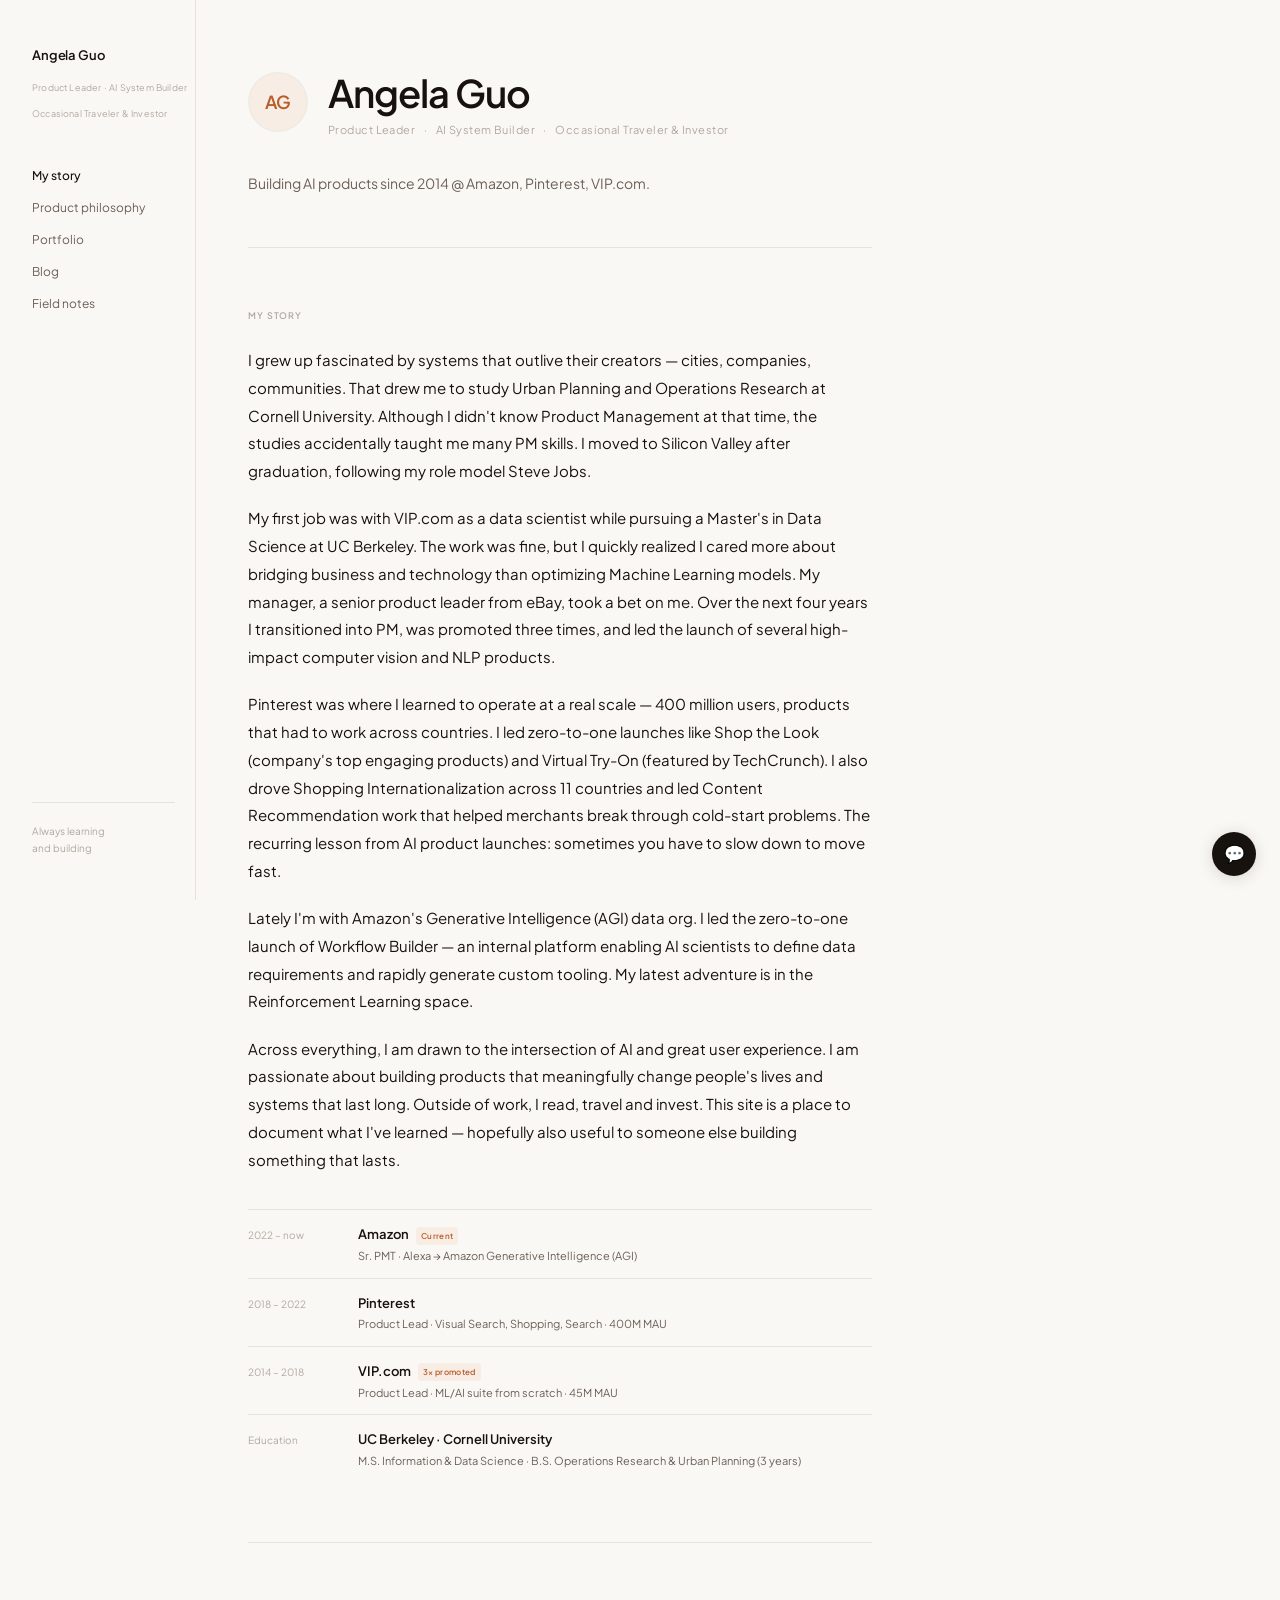
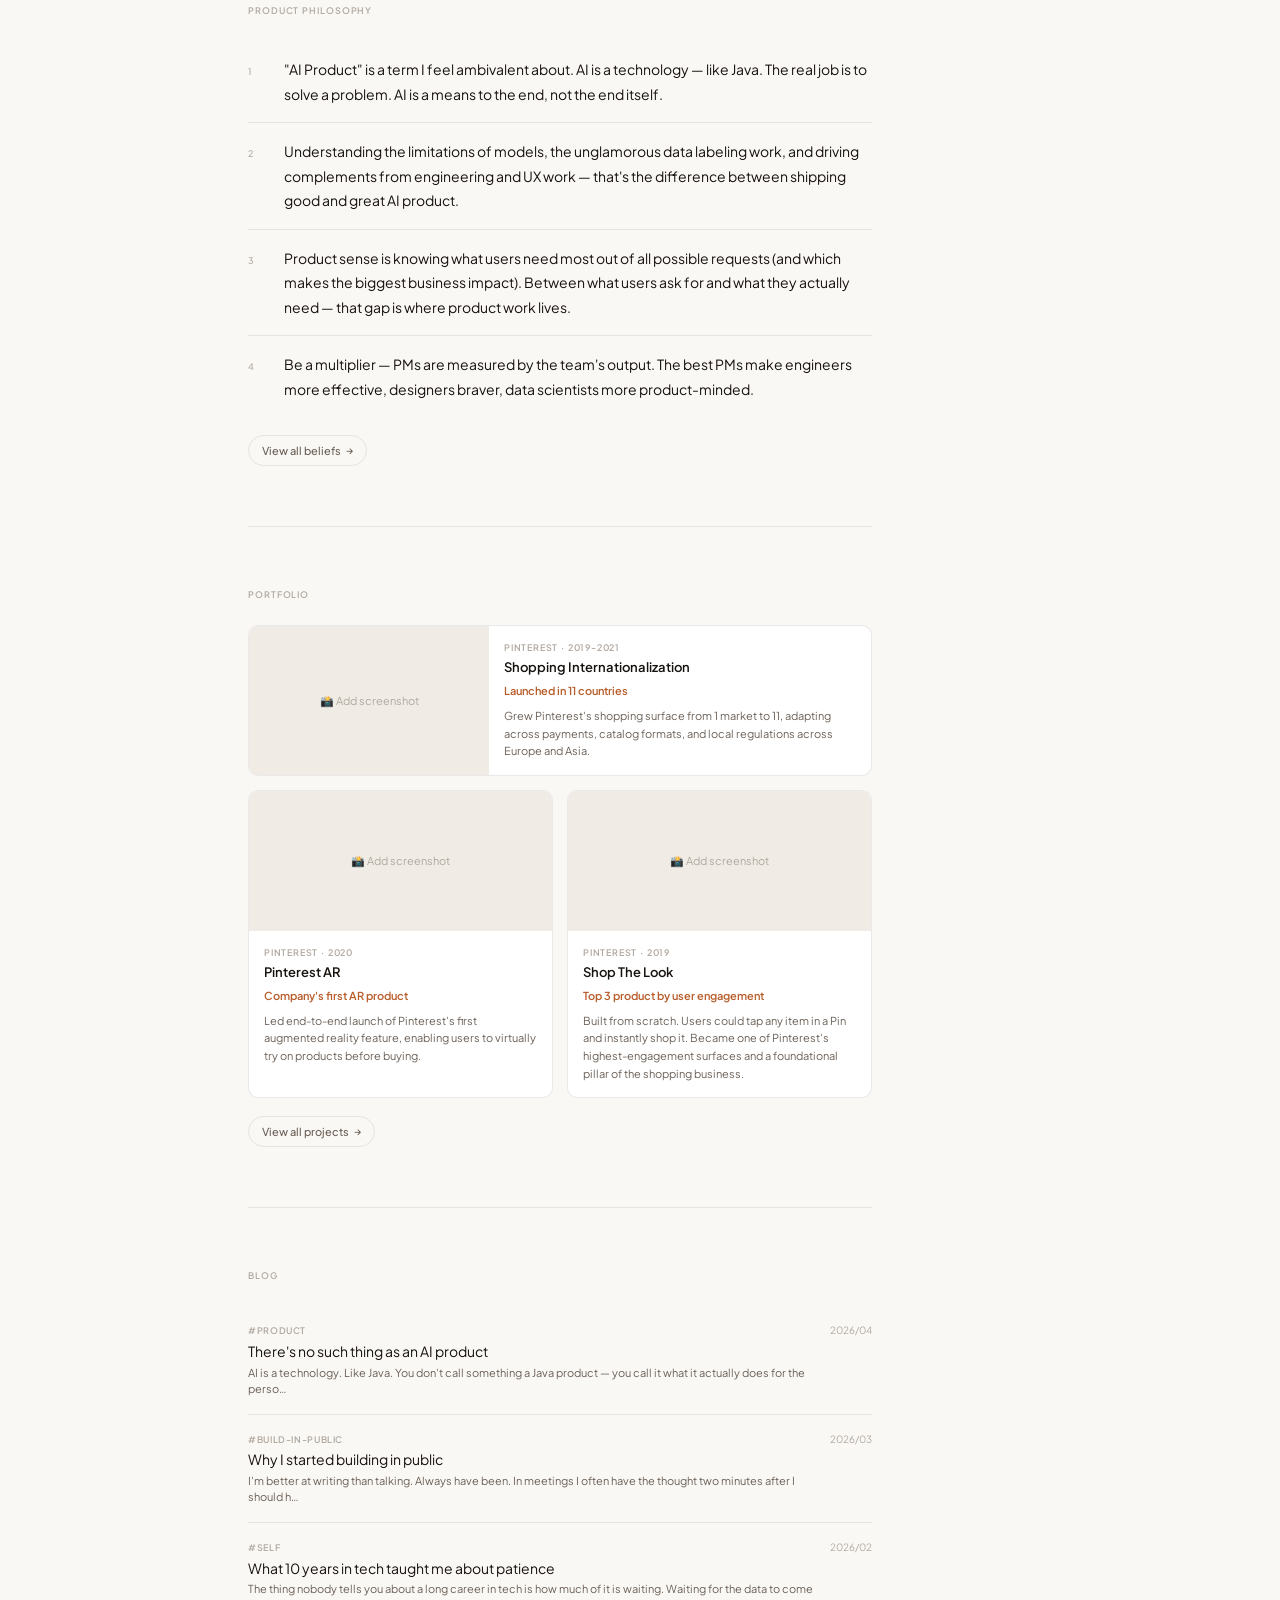
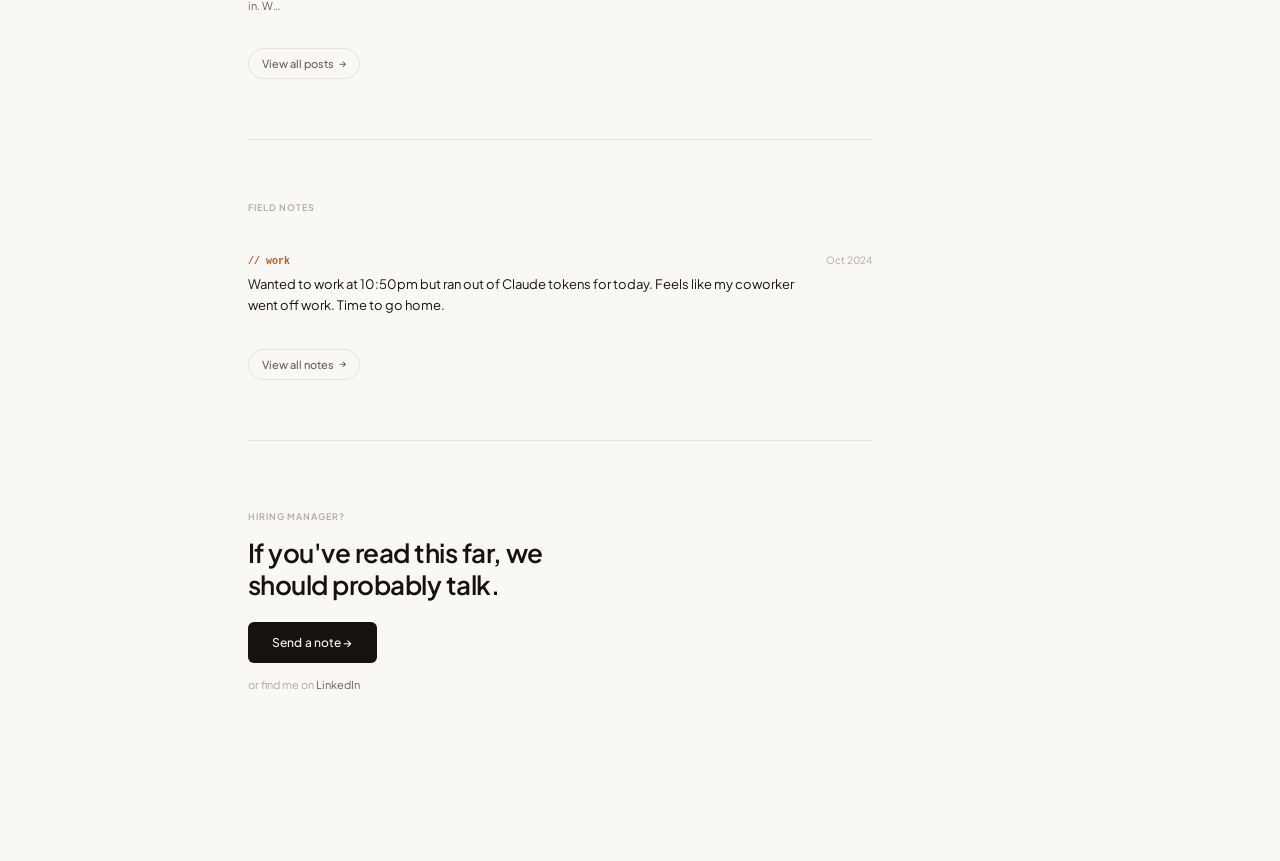
==== index.html @ 9b4154db "initial upload from Github desktop Doc saved in A-Personal/Documents/GitHub/portfolio" ====
<!DOCTYPE html>
<html lang="en">
<head>
<meta charset="UTF-8">
<meta name="viewport" content="width=device-width, initial-scale=1.0">
<title>Angela Guo — Product Leader · AI System Builder · Occasional Traveler & Investor</title>
<meta name="description" content="Building AI products since 2014 @ Amazon, Pinterest, VIP.com.">
<link rel="stylesheet" href="_shared.css">
</head>
<body>
<div class="site">

  <nav class="nav">
    <div class="nav-brand">
      <span class="nav-brand-name">Angela Guo</span>
      <span class="nav-brand-roles">Product Leader · AI System Builder<br>Occasional Traveler & Investor</span>
    </div>
    <ul class="nav-links">
      <li><a href="#story">My story</a></li>
      <li><a href="#philosophy">Product philosophy</a></li>
      <li><a href="portfolio.html">Portfolio</a></li>
      <li><a href="blog.html">Blog</a></li>
      <li><a href="#notes">Field notes</a></li>
    </ul>
    <div class="nav-footer">
      Always learning<br>and building
    </div>
  </nav>

  <main class="main">

    <!-- HERO -->
    <section id="hero" class="section" style="padding-top:72px;">
      <div class="hero-photo-row">
        <!-- ✏️ Replace with: <img src="photo.jpg" alt="Angela Guo" class="hero-photo"> -->
        <div class="hero-photo-placeholder">AG</div>
        <div>
          <h1 class="hero-name">Angela Guo</h1>
          <p class="hero-roles">Product Leader <span>·</span> AI System Builder <span>·</span> Occasional Traveler & Investor</p>
        </div>
      </div>
      <p class="hero-sub">Building AI products since 2014 @ Amazon, Pinterest, VIP.com.</p>
    </section>

    <!-- MY STORY -->
    <section id="story" class="section">
      <p class="section-eyebrow">My story</p>
      <!-- ✏️ EDIT: Write this in your own voice -->
      <div class="story-body">
        <p>I grew up fascinated by systems that outlive their creators — cities, companies, communities. That drew me to study Urban Planning and Operations Research at Cornell University. Although I didn't know Product Management at that time, the studies accidentally taught me many PM skills. I moved to Silicon Valley after graduation, following my role model Steve Jobs.</p>
        <p>My first job was with VIP.com as a data scientist while pursuing a Master's in Data Science at UC Berkeley. The work was fine, but I quickly realized I cared more about bridging business and technology than optimizing Machine Learning models. My manager, a senior product leader from eBay, took a bet on me. Over the next four years I transitioned into PM, was promoted three times, and led the launch of several high-impact computer vision and NLP products.</p>
        <p>Pinterest was where I learned to operate at a real scale — 400 million users, products that had to work across countries. I led zero-to-one launches like Shop the Look (company's top engaging products) and Virtual Try-On (featured by TechCrunch). I also drove Shopping Internationalization across 11 countries and led Content Recommendation work that helped merchants break through cold-start problems. The recurring lesson from AI product launches: sometimes you have to slow down to move fast.</p>
        <p>Lately I'm with Amazon's Generative Intelligence (AGI) data org. I led the zero-to-one launch of Workflow Builder — an internal platform enabling AI scientists to define data requirements and rapidly generate custom tooling. My latest adventure is in the Reinforcement Learning space.</p>
        <p>Across everything, I am drawn to the intersection of AI and great user experience. I am passionate about building products that meaningfully change people's lives and systems that last long. Outside of work, I read, travel and invest. This site is a place to document what I've learned — hopefully also useful to someone else building something that lasts.</p>
      </div>
      <div class="story-timeline">
        <div class="timeline-row">
          <div class="tl-years">2022 – now</div>
          <div>
            <div class="tl-co">Amazon <span class="tl-badge">Current</span></div>
            <div class="tl-role">Sr. PMT · Alexa → Amazon Generative Intelligence (AGI)</div>
          </div>
        </div>
        <div class="timeline-row">
          <div class="tl-years">2018 – 2022</div>
          <div>
            <div class="tl-co">Pinterest</div>
            <div class="tl-role">Product Lead · Visual Search, Shopping, Search · 400M MAU</div>
          </div>
        </div>
        <div class="timeline-row">
          <div class="tl-years">2014 – 2018</div>
          <div>
            <div class="tl-co">VIP.com <span class="tl-badge">3× promoted</span></div>
            <div class="tl-role">Product Lead · ML/AI suite from scratch · 45M MAU</div>
          </div>
        </div>
        <div class="timeline-row">
          <div class="tl-years">Education</div>
          <div>
            <div class="tl-co">UC Berkeley · Cornell University</div>
            <div class="tl-role">M.S. Information & Data Science · B.S. Operations Research & Urban Planning (3 years)</div>
          </div>
        </div>
      </div>
    </section>

    <!-- PRODUCT PHILOSOPHY -->
    <section id="philosophy" class="section">
      <p class="section-eyebrow">Product philosophy</p>
      <!-- ✏️ ADD beliefs anytime — copy one <li> block -->
      <ul class="philosophy-list">
        <li class="philosophy-item">
          <span class="phi-num">1</span>
          <p class="phi-text">"AI Product" is a term I feel ambivalent about. AI is a technology — like Java. The real job is to solve a problem. AI is a means to the end, not the end itself.</p>
        </li>
        <li class="philosophy-item">
          <span class="phi-num">2</span>
          <p class="phi-text">Understanding the limitations of models, the unglamorous data labeling work, and driving complements from engineering and UX work — that's the difference between shipping good and great AI product.</p>
        </li>
        <li class="philosophy-item">
          <span class="phi-num">3</span>
          <p class="phi-text">Product sense is knowing what users need most out of all possible requests (and which makes the biggest business impact). Between what users ask for and what they actually need — that gap is where product work lives.</p>
        </li>
        <li class="philosophy-item">
          <span class="phi-num">4</span>
          <p class="phi-text">Be a multiplier — PMs are measured by the team's output. The best PMs make engineers more effective, designers braver, data scientists more product-minded.</p>
        </li>
        <!-- ✏️ ADD MORE BELIEFS HERE -->
      </ul>
      <a href="philosophy.html" class="view-all-link">View all beliefs</a>
    </section>

    <!-- PORTFOLIO PREVIEW — rendered by _content.js, shows 3 featured -->
    <section id="portfolio-preview" class="section">
      <p class="section-eyebrow">Portfolio</p>
      <div class="portfolio-grid" id="homepage-portfolio">
        <div style="color:var(--ink-faint);font-size:13px;padding:20px 0;">Loading...</div>
      </div>
      <a href="portfolio.html" class="view-all-link">View all projects</a>
    </section>

    <!-- BLOG PREVIEW — rendered by _content.js, shows 3 featured -->
    <section id="blog-preview" class="section">
      <p class="section-eyebrow">Blog</p>
      <div class="blog-list" id="homepage-blog">
        <div style="color:var(--ink-faint);font-size:13px;padding:20px 0;">Loading...</div>
      </div>
      <a href="blog.html" class="view-all-link">View all posts</a>
    </section>

    <!-- FIELD NOTES — append-only in HTML -->
    <section id="notes" class="section">
      <p class="section-eyebrow">Field notes</p>
      <!-- ✏️ ADD newest at TOP. One sentence to a few. -->
      <!-- prefix options: // work · // life · // travel · // reading · // random -->
      <div class="notes-list">
        <div class="note-item">
          <div>
            <div class="note-prefix">// work</div>
            <div class="note-text">Wanted to work at 10:50pm but ran out of Claude tokens for today. Feels like my coworker went off work. Time to go home.</div>
          </div>
          <div class="note-date">Oct 2024</div>
        </div>
        <!-- ✏️ ADD MORE NOTES HERE — prepend newest first -->
      </div>
      <a href="notes.html" class="view-all-link">View all notes</a>
    </section>

    <!-- CTA -->
    <section class="cta-section">
      <p class="cta-label">Hiring manager?</p>
      <h2 class="cta-headline">If you've read this far, we should probably talk.</h2>
      <a href="mailto:angelaguo18@gmail.com?subject=Saw your portfolio — let's connect" class="cta-btn">Send a note →</a>
      <p class="cta-links">or find me on <a href="https://linkedin.com/in/aangelag" target="_blank">LinkedIn</a></p>
    </section>

  </main>
</div>

<!-- CHATBOT -->
<button id="chat-toggle" title="Ask Angela">💬</button>
<div id="chat-panel">
  <div class="chat-header">
    <div class="chat-avatar">AG</div>
    <div><div class="chat-header-name">Ask Angela</div><div class="chat-header-sub">Powered by Claude · Usually instant</div></div>
    <button class="chat-close" id="chat-close-btn">✕</button>
  </div>
  <div class="chat-messages" id="chat-messages">
    <div class="chat-msg bot">Hi! I'm Angela's AI assistant. Ask me anything about her work, experience, or how she thinks about product. 👋</div>
  </div>
  <div class="chat-suggestions" id="chat-suggestions">
    <button class="suggestion-btn">What has she shipped?</button>
    <button class="suggestion-btn">What's her superpower?</button>
    <button class="suggestion-btn">Is she open to roles?</button>
    <button class="suggestion-btn">Her take on AI?</button>
  </div>
  <div class="rate-notice">Ask me anything · <a href="mailto:angelaguo18@gmail.com">email Angela</a></div>
  <div class="chat-input-row">
    <input type="text" id="chat-input" placeholder="Ask something..." maxlength="200">
    <button id="chat-send">→</button>
  </div>
</div>

<script src="_content.js"></script>
<script src="_chat.js"></script>
<script>
  renderHomepagePortfolio('homepage-portfolio');
  renderHomepageBlog('homepage-blog');

  const navLinks = document.querySelectorAll(".nav-links a[href^='#']");
  document.querySelectorAll("section[id]").forEach(s =>
    new IntersectionObserver(entries => {
      entries.forEach(e => {
        if (e.isIntersecting) {
          navLinks.forEach(a => a.classList.remove("active"));
          const a = document.querySelector(`.nav-links a[href="#${e.target.id}"]`);
          if (a) a.classList.add("active");
        }
      });
    }, { threshold: 0.25 }).observe(s)
  );
</script>
</body>
</html>
---- _shared.css ----
/* ============================================================
   ANGELA GUO — Shared Stylesheet v6
   All pages import this file.
   Edit here to change colors, fonts, or layout globally.
============================================================ */

@import url('https://fonts.googleapis.com/css2?family=Plus+Jakarta+Sans:ital,wght@0,300;0,400;0,500;0,600;1,400&display=swap');

:root {
  --ink:          #18120e;
  --ink-muted:    #6b6057;
  --ink-faint:    #b0a89f;
  --paper:        #faf8f5;
  --paper-warm:   #f0ece5;
  --paper-card:   #ffffff;
  --accent:       #b85c2a;
  --accent-light: #f7ede5;
  --border:       rgba(24,18,14,0.09);
  --border-mid:   rgba(24,18,14,0.16);
  --font:         'Plus Jakarta Sans', system-ui, sans-serif;
  --max:          640px;
  --nav-w:        196px;
}

*, *::before, *::after { box-sizing: border-box; margin: 0; padding: 0; }
html { scroll-behavior: smooth; }

body {
  background: var(--paper);
  color: var(--ink);
  font-family: var(--font);
  font-size: 15px;
  line-height: 1.75;
  font-weight: 400;
  -webkit-font-smoothing: antialiased;
}

a { color: var(--accent); text-decoration: none; }
a:hover { text-decoration: underline; }
img { max-width: 100%; display: block; }

/* ── LAYOUT ──────────────────────────────────────────────── */
.site {
  display: grid;
  grid-template-columns: var(--nav-w) 1fr;
  min-height: 100vh;
}

/* ── SIDEBAR NAV ─────────────────────────────────────────── */
.nav {
  position: sticky;
  top: 0;
  height: 100vh;
  padding: 44px 0 44px 32px;
  display: flex;
  flex-direction: column;
  border-right: 1px solid var(--border);
  overflow-y: auto;
}
.nav-brand { margin-bottom: 36px; }
.nav-brand-name {
  font-size: 13px;
  font-weight: 600;
  color: var(--ink);
  display: block;
  margin-bottom: 5px;
  letter-spacing: -0.01em;
}
.nav-brand-roles {
  font-size: 9px;
  font-weight: 400;
  color: var(--ink-faint);
  letter-spacing: 0.02em;
  line-height: 1.7;
}
.nav-links { list-style: none; display: flex; flex-direction: column; gap: 1px; flex: 1; }
.nav-links a {
  display: block;
  font-size: 12px;
  font-weight: 400;
  color: var(--ink-muted);
  padding: 5px 0;
  transition: color 0.15s;
}
.nav-links a:hover,
.nav-links a.active { color: var(--ink); text-decoration: none; font-weight: 500; }
.nav-footer {
  font-size: 10px;
  color: var(--ink-faint);
  line-height: 1.65;
  padding-top: 20px;
  border-top: 1px solid var(--border);
  margin-right: 20px;
}

/* ── MAIN ────────────────────────────────────────────────── */
.main { max-width: calc(var(--max) + 80px); padding: 0 44px 120px 52px; }

/* ── SECTION ─────────────────────────────────────────────── */
.section { padding: 60px 0; border-bottom: 1px solid var(--border); }
.section:last-of-type { border-bottom: none; }
.section-eyebrow {
  font-size: 9px;
  font-weight: 600;
  letter-spacing: 0.1em;
  text-transform: uppercase;
  color: var(--ink-faint);
  margin-bottom: 22px;
}

/* ── HERO ─────────────────────────────────────────────────── */
#hero { padding-top: 68px; padding-bottom: 52px; border-bottom: 1px solid var(--border); }

.hero-photo-row {
  display: flex;
  align-items: flex-start;
  gap: 20px;
  margin-bottom: 18px;
}
.hero-photo {
  width: 60px; height: 60px;
  border-radius: 50%;
  object-fit: cover;
  flex-shrink: 0;
  border: 2px solid var(--paper-warm);
}
.hero-photo-placeholder {
  width: 60px; height: 60px;
  border-radius: 50%;
  background: var(--accent-light);
  display: flex; align-items: center; justify-content: center;
  font-size: 18px; font-weight: 600; color: var(--accent);
  flex-shrink: 0;
  border: 2px solid var(--paper-warm);
  letter-spacing: -0.02em;
}
.hero-name {
  font-size: clamp(26px, 3.5vw, 38px);
  font-weight: 600;
  line-height: 1.1;
  letter-spacing: -0.025em;
  color: var(--ink);
  margin-bottom: 7px;
}
.hero-roles {
  font-size: 11px;
  font-weight: 400;
  color: var(--ink-faint);
  letter-spacing: 0.04em;
  margin-bottom: 16px;
  line-height: 1.6;
}
.hero-roles span { margin: 0 6px; }
.hero-sub {
  font-size: 14px;
  font-weight: 400;
  color: var(--ink-muted);
  max-width: 420px;
  line-height: 1.65;
}

/* ── STORY ───────────────────────────────────────────────── */
.story-body {
  font-size: 15px;
  font-weight: 400;
  line-height: 1.85;
  color: var(--ink);
  max-width: var(--max);
}
.story-body p { margin-bottom: 1.3em; }
.story-body p:last-child { margin-bottom: 0; }

.story-timeline { margin-top: 36px; display: flex; flex-direction: column; }
.timeline-row {
  display: grid;
  grid-template-columns: 90px 1fr;
  gap: 0 20px;
  padding: 13px 0;
  border-top: 1px solid var(--border);
  align-items: baseline;
}
.tl-years { font-size: 10px; color: var(--ink-faint); padding-top: 2px; }
.tl-co { font-size: 13px; font-weight: 600; color: var(--ink); margin-bottom: 2px; }
.tl-role { font-size: 11px; color: var(--ink-muted); line-height: 1.5; }
.tl-badge {
  display: inline-block;
  font-size: 8px;
  padding: 2px 5px;
  border-radius: 3px;
  background: var(--accent-light);
  color: var(--accent);
  font-weight: 600;
  letter-spacing: 0.04em;
  margin-left: 5px;
  vertical-align: middle;
}

/* ── PHILOSOPHY ──────────────────────────────────────────── */
.philosophy-list { list-style: none; display: flex; flex-direction: column; max-width: var(--max); }
.philosophy-item {
  padding: 16px 0;
  border-bottom: 1px solid var(--border);
  display: grid;
  grid-template-columns: 20px 1fr;
  gap: 0 16px;
  align-items: baseline;
}
.philosophy-item:last-child { border-bottom: none; }
.phi-num { font-size: 9px; color: var(--ink-faint); padding-top: 3px; font-weight: 500; }
.phi-text { font-size: 14px; font-weight: 400; line-height: 1.75; color: var(--ink); }

/* ── PORTFOLIO ───────────────────────────────────────────── */
.portfolio-grid { display: grid; grid-template-columns: 1fr 1fr; gap: 14px; }
.portfolio-card {
  background: var(--paper-card);
  border: 1px solid var(--border);
  border-radius: 10px;
  overflow: hidden;
  transition: border-color 0.2s, transform 0.18s;
}
.portfolio-card:hover { border-color: var(--border-mid); transform: translateY(-2px); }
.portfolio-card-media {
  height: 140px;
  background: var(--paper-warm);
  display: flex; align-items: center; justify-content: center;
  overflow: hidden;
}
.portfolio-card-media img { width: 100%; height: 100%; object-fit: cover; }
.portfolio-card-media-placeholder { font-size: 11px; color: var(--ink-faint); text-align: center; padding: 16px; line-height: 1.6; }
.portfolio-card-body { padding: 14px 15px 15px; }
.portfolio-card-co { font-size: 9px; text-transform: uppercase; letter-spacing: 0.09em; color: var(--ink-faint); margin-bottom: 3px; font-weight: 600; }
.portfolio-card-title { font-size: 13px; font-weight: 600; color: var(--ink); margin-bottom: 5px; line-height: 1.3; }
.portfolio-card-impact { font-size: 11px; color: var(--accent); font-weight: 600; margin-bottom: 7px; }
.portfolio-card-desc { font-size: 11px; color: var(--ink-muted); line-height: 1.6; }
.portfolio-tags { display: flex; gap: 4px; flex-wrap: wrap; margin-top: 10px; }
.ptag { font-size: 9px; padding: 2px 6px; border-radius: 3px; border: 1px solid var(--border); color: var(--ink-muted); font-weight: 500; }
.portfolio-card.featured { grid-column: 1 / -1; display: grid; grid-template-columns: 240px 1fr; }
.portfolio-card.featured .portfolio-card-media { height: 100%; min-height: 140px; }

/* ── BLOG LIST ───────────────────────────────────────────── */
.blog-filters { display: flex; gap: 6px; flex-wrap: wrap; margin-bottom: 24px; }
.filter-btn {
  font-size: 11px; font-weight: 500;
  padding: 4px 12px; border-radius: 20px;
  border: 1px solid var(--border); background: transparent;
  color: var(--ink-muted); cursor: pointer;
  transition: all 0.15s; font-family: var(--font);
}
.filter-btn:hover { border-color: var(--border-mid); color: var(--ink); }
.filter-btn.active { background: var(--ink); color: var(--paper); border-color: var(--ink); }

.blog-list { display: flex; flex-direction: column; }
.blog-item {
  padding: 16px 0;
  border-bottom: 1px solid var(--border);
  display: grid;
  grid-template-columns: 1fr auto;
  gap: 12px;
  align-items: baseline;
  cursor: pointer;
}
.blog-item:last-child { border-bottom: none; }
.blog-item:hover .bi-title { color: var(--accent); }
.bi-tag { font-size: 9px; font-weight: 600; text-transform: uppercase; letter-spacing: 0.07em; color: var(--ink-faint); margin-bottom: 3px; }
.bi-title { font-size: 14px; font-weight: 400; color: var(--ink); line-height: 1.4; transition: color 0.15s; }
.bi-excerpt { font-size: 11px; color: var(--ink-muted); margin-top: 3px; line-height: 1.5; }
.bi-date { font-size: 10px; color: var(--ink-faint); white-space: nowrap; }

/* ── NOTES (field notes) ─────────────────────────────────── */
.notes-list { display: flex; flex-direction: column; max-width: var(--max); }
.note-item {
  padding: 14px 0;
  border-bottom: 1px solid var(--border);
  display: grid;
  grid-template-columns: 1fr auto;
  gap: 12px;
  align-items: baseline;
}
.note-item:last-child { border-bottom: none; }
.note-prefix { font-size: 10px; font-weight: 600; color: var(--accent); font-family: monospace; margin-bottom: 3px; }
.note-text { font-size: 13px; font-weight: 400; color: var(--ink); line-height: 1.65; }
.note-date { font-size: 10px; color: var(--ink-faint); white-space: nowrap; }

/* ── VIEW ALL LINK ───────────────────────────────────────── */
.view-all-link {
  display: inline-flex;
  align-items: center;
  gap: 5px;
  margin-top: 18px;
  font-size: 11px;
  font-weight: 500;
  color: var(--ink-muted);
  border: 1px solid var(--border);
  border-radius: 20px;
  padding: 5px 13px;
  transition: all 0.15s;
}
.view-all-link:hover { border-color: var(--border-mid); color: var(--ink); text-decoration: none; }
.view-all-link::after { content: '→'; font-size: 10px; }

/* ── CTA ─────────────────────────────────────────────────── */
.cta-section { padding: 68px 0 48px; }
.cta-label { font-size: 9px; font-weight: 600; text-transform: uppercase; letter-spacing: 0.1em; color: var(--ink-faint); margin-bottom: 12px; }
.cta-headline {
  font-size: clamp(20px, 2.8vw, 26px);
  font-weight: 600;
  color: var(--ink);
  line-height: 1.25;
  margin-bottom: 20px;
  max-width: 360px;
  letter-spacing: -0.02em;
}
.cta-btn {
  display: inline-block;
  padding: 10px 24px;
  background: var(--ink);
  color: var(--paper);
  font-family: var(--font);
  font-size: 12px;
  font-weight: 500;
  border-radius: 6px;
  letter-spacing: 0.01em;
  transition: background 0.15s, transform 0.15s;
  border: none;
  cursor: pointer;
}
.cta-btn:hover { background: var(--accent); text-decoration: none; color: white; transform: translateY(-1px); }
.cta-links { margin-top: 12px; font-size: 11px; color: var(--ink-faint); }
.cta-links a { color: var(--ink-muted); }

/* ── PAGE HEADER (sub-pages) ─────────────────────────────── */
.page-header { padding: 52px 0 36px; border-bottom: 1px solid var(--border); margin-bottom: 44px; }
.page-header h1 { font-size: 26px; font-weight: 600; color: var(--ink); letter-spacing: -0.02em; margin-bottom: 6px; }
.page-header p { font-size: 13px; color: var(--ink-muted); }
.back-link { display: inline-flex; align-items: center; gap: 4px; font-size: 12px; color: var(--ink-muted); margin-bottom: 28px; font-weight: 500; padding-top: 40px; display: block; }
.back-link::before { content: '←'; font-size: 11px; }
.back-link:hover { color: var(--accent); text-decoration: none; }

/* ── CHATBOT ─────────────────────────────────────────────── */
#chat-toggle {
  position: fixed; bottom: 24px; right: 24px;
  width: 44px; height: 44px;
  background: var(--ink); color: var(--paper);
  border: none; border-radius: 50%; cursor: pointer;
  font-size: 17px; display: flex; align-items: center; justify-content: center;
  z-index: 1000; transition: background 0.2s, transform 0.2s;
  box-shadow: 0 2px 16px rgba(0,0,0,0.14);
}
#chat-toggle:hover { background: var(--accent); transform: scale(1.05); }
#chat-panel {
  position: fixed; bottom: 78px; right: 24px;
  width: 320px; max-height: 460px;
  background: var(--paper-card);
  border: 1px solid var(--border-mid);
  border-radius: 14px; display: none; flex-direction: column;
  z-index: 999; overflow: hidden;
  box-shadow: 0 8px 32px rgba(0,0,0,0.1);
}
#chat-panel.open { display: flex; }
.chat-header { padding: 12px 14px; border-bottom: 1px solid var(--border); display: flex; align-items: center; gap: 10px; }
.chat-avatar { width: 28px; height: 28px; border-radius: 50%; background: var(--accent-light); display: flex; align-items: center; justify-content: center; font-size: 10px; font-weight: 700; color: var(--accent); flex-shrink: 0; }
.chat-header-name { font-size: 12px; font-weight: 600; color: var(--ink); }
.chat-header-sub { font-size: 9px; color: var(--ink-faint); }
.chat-close { background: none; border: none; font-size: 14px; color: var(--ink-faint); cursor: pointer; padding: 4px; margin-left: auto; line-height: 1; }
.chat-close:hover { color: var(--ink); }
.chat-messages { flex: 1; overflow-y: auto; padding: 12px; display: flex; flex-direction: column; gap: 10px; }
.chat-msg { max-width: 86%; font-size: 12px; line-height: 1.55; padding: 8px 11px; border-radius: 10px; }
.chat-msg.bot { background: var(--paper-warm); color: var(--ink); align-self: flex-start; border-radius: 2px 10px 10px 10px; }
.chat-msg.user { background: var(--ink); color: var(--paper); align-self: flex-end; border-radius: 10px 10px 2px 10px; }
.chat-msg.thinking { background: var(--paper-warm); color: var(--ink-faint); align-self: flex-start; font-style: italic; font-size: 11px; }
.chat-suggestions { padding: 0 12px 10px; display: flex; flex-wrap: wrap; gap: 5px; }
.suggestion-btn { font-size: 10px; padding: 4px 9px; border: 1px solid var(--border); border-radius: 12px; background: transparent; color: var(--ink-muted); cursor: pointer; font-family: var(--font); transition: all 0.15s; }
.suggestion-btn:hover { border-color: var(--accent); color: var(--accent); }
.rate-notice { font-size: 9px; color: var(--ink-faint); text-align: center; padding: 2px 12px 7px; }
.chat-input-row { padding: 10px 12px; border-top: 1px solid var(--border); display: flex; gap: 7px; align-items: center; }
#chat-input { flex: 1; border: 1px solid var(--border); border-radius: 18px; padding: 7px 12px; font-size: 12px; font-family: var(--font); color: var(--ink); background: var(--paper); outline: none; transition: border-color 0.15s; }
#chat-input:focus { border-color: var(--border-mid); }
#chat-send { width: 28px; height: 28px; background: var(--ink); color: white; border: none; border-radius: 50%; cursor: pointer; font-size: 12px; display: flex; align-items: center; justify-content: center; flex-shrink: 0; transition: background 0.15s; }
#chat-send:hover { background: var(--accent); }

/* ── MOBILE RESPONSIVE ───────────────────────────────────── */
@media (max-width: 640px) {
  body { background: var(--paper); }

  .site {
    grid-template-columns: 1fr;
    grid-template-rows: auto 1fr;
    min-height: 100vh;
  }

  /* Sidebar becomes a sticky top bar */
  .nav {
    position: sticky;
    top: 0;
    height: auto;
    padding: 14px 16px 0;
    border-right: none;
    border-bottom: 1px solid var(--border);
    flex-direction: column;
    z-index: 100;
    background: var(--paper);
  }
  .nav-brand { margin-bottom: 12px; }
  .nav-brand-name { font-size: 14px; }
  .nav-brand-roles { display: none; }
  .nav-footer { display: none; }

  /* Nav links become horizontal scrollable tabs */
  .nav-links {
    flex-direction: row;
    flex: none;
    gap: 0;
    overflow-x: auto;
    -webkit-overflow-scrolling: touch;
    scrollbar-width: none;
    padding-bottom: 0;
  }
  .nav-links::-webkit-scrollbar { display: none; }
  .nav-links li { flex-shrink: 0; }
  .nav-links a {
    padding: 8px 12px 12px;
    font-size: 12px;
    border-bottom: 2px solid transparent;
    white-space: nowrap;
    color: var(--ink-muted);
  }
  .nav-links a.active {
    color: var(--ink);
    font-weight: 600;
    border-bottom-color: var(--accent);
  }

  /* Main content */
  .main {
    padding: 0 18px 80px;
    max-width: 100%;
  }

  /* Hero */
  #hero { padding-top: 32px; padding-bottom: 28px; }
  .hero-name { font-size: 26px; }
  .hero-roles { font-size: 10px; line-height: 1.7; }
  .hero-roles span { margin: 0 4px; }

  /* Sections */
  .section { padding: 36px 0; }

  /* Story */
  .story-body { font-size: 15px; }
  .timeline-row { grid-template-columns: 68px 1fr; gap: 0 12px; }
  .tl-years { font-size: 9px; }

  /* Portfolio: single column, no featured wide card */
  .portfolio-grid { grid-template-columns: 1fr; }
  .portfolio-card.featured { grid-template-columns: 1fr; }
  .portfolio-card.featured .portfolio-card-media { height: 160px; }

  /* Blog: date drops below title */
  .blog-item { grid-template-columns: 1fr; gap: 4px; }
  .bi-date { font-size: 10px; color: var(--ink-faint); }

  /* Notes */
  .note-item { grid-template-columns: 1fr; gap: 4px; }
  .note-date { font-size: 10px; }

  /* CTA */
  .cta-section { padding: 48px 0 36px; }
  .cta-headline { font-size: 20px; }

  /* Chat panel full width on mobile */
  #chat-panel { width: calc(100vw - 32px); right: 16px; bottom: 72px; }
  #chat-toggle { bottom: 20px; right: 16px; }
}

@media (max-width: 400px) {
  .hero-name { font-size: 22px; }
  .nav-links a { padding: 8px 10px 12px; font-size: 11px; }
}
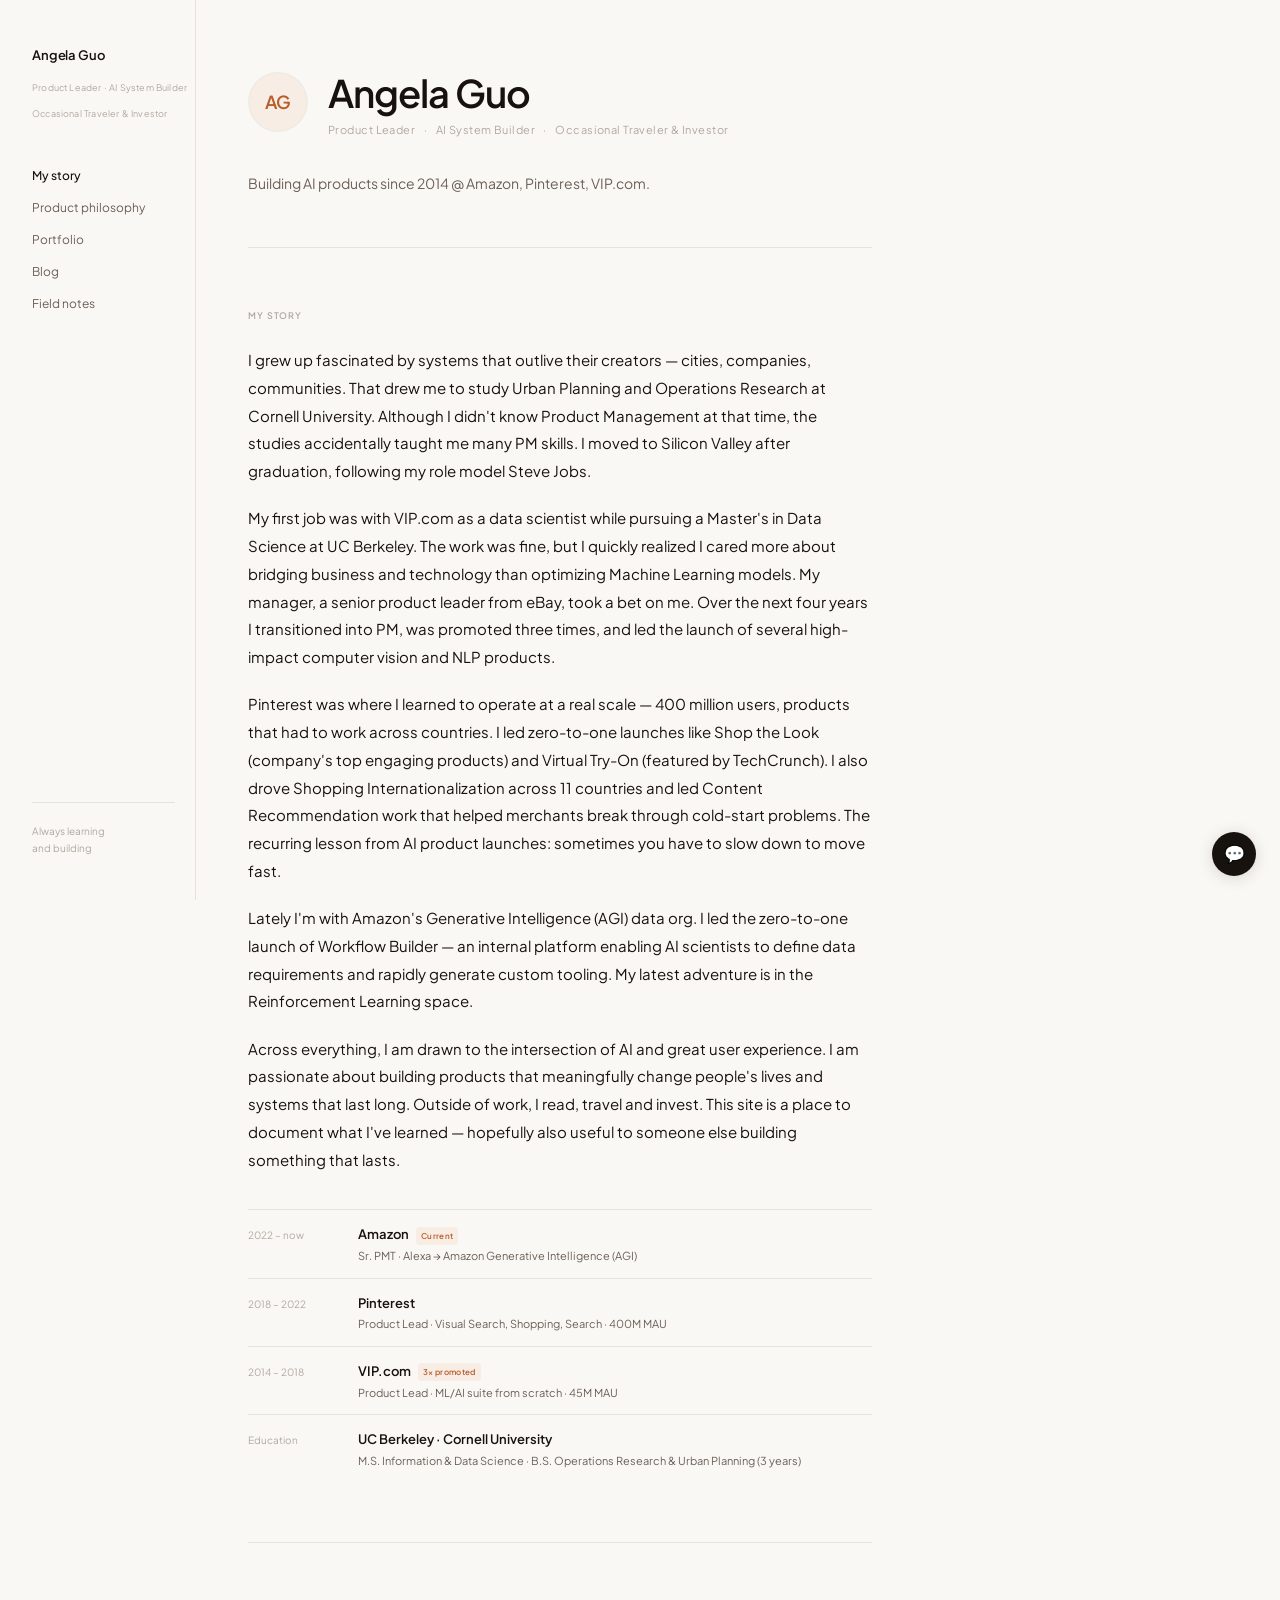
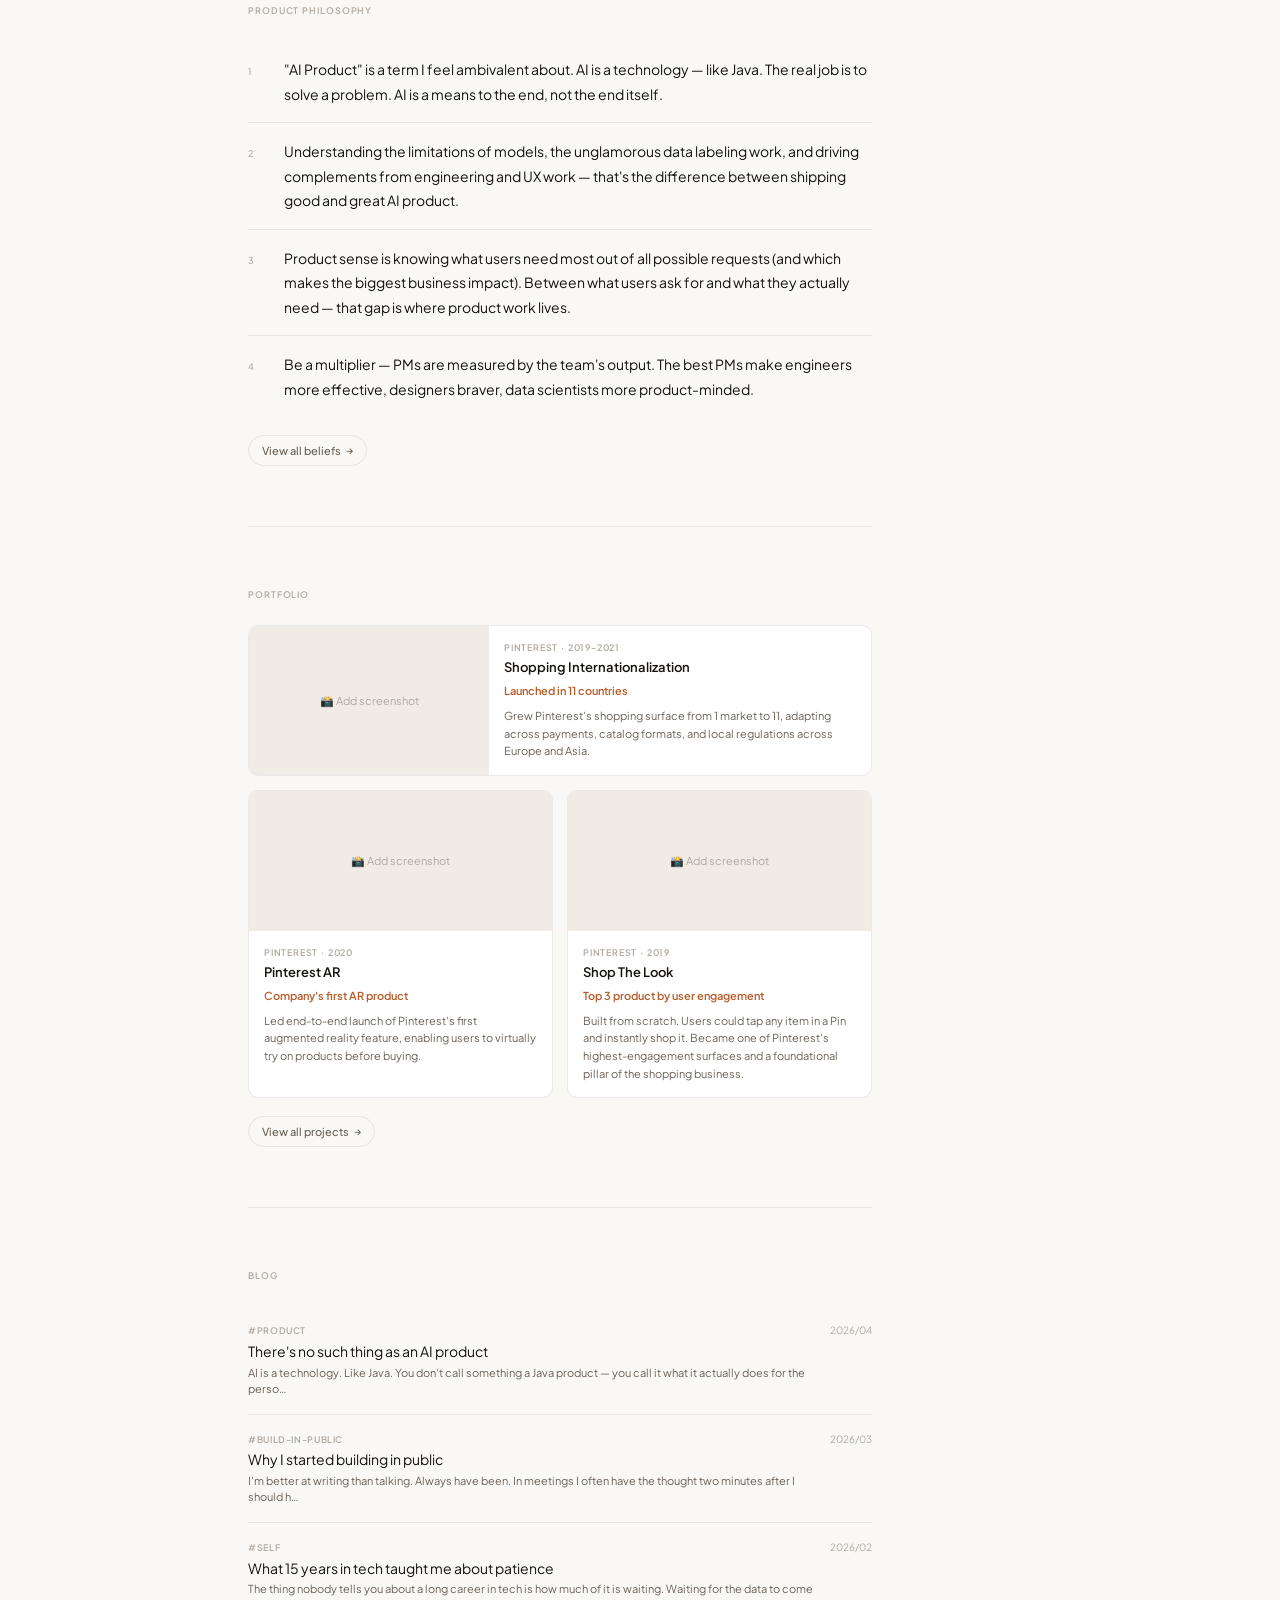
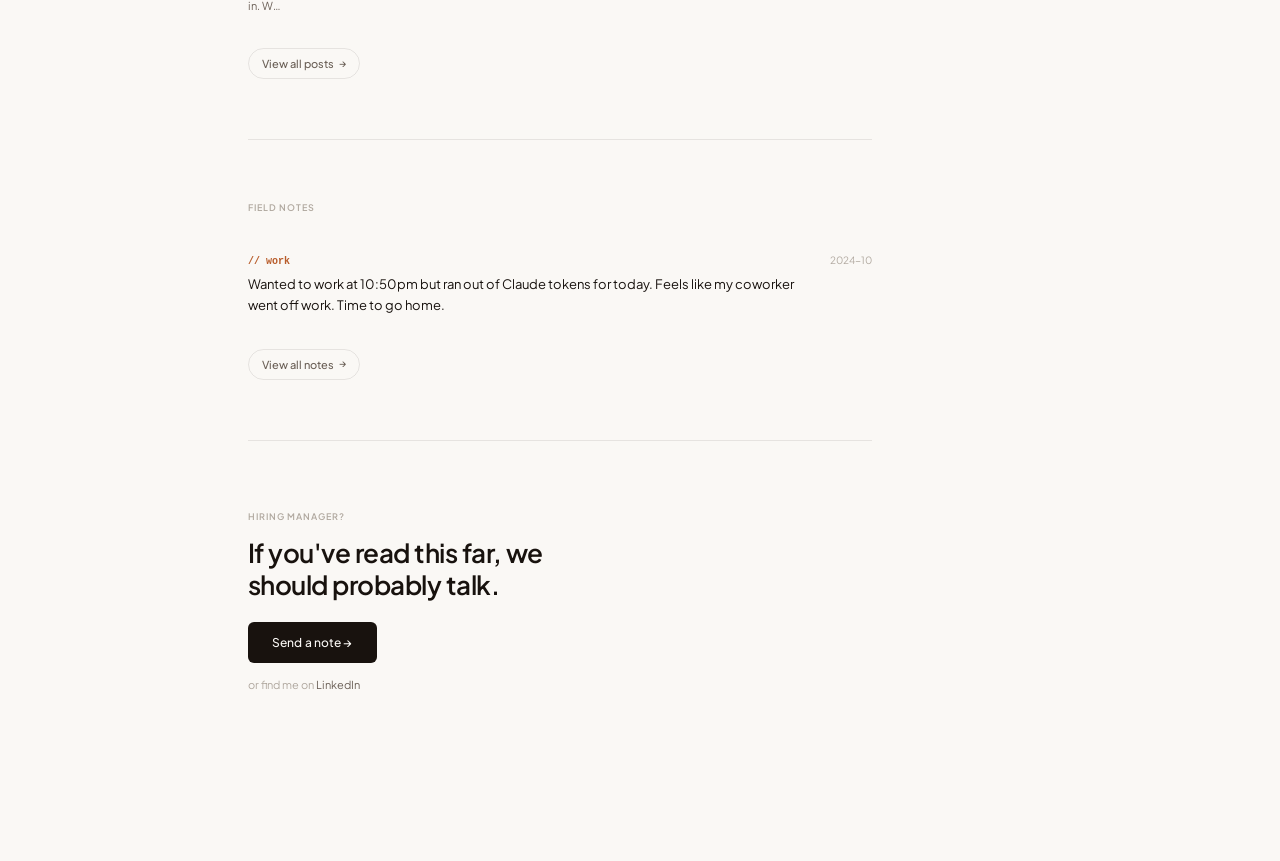
==== commit e9e0cbbe: "add CMS for field notes" ====
--- a/index.html
+++ b/index.html
@@ -129,20 +129,11 @@
       <a href="blog.html" class="view-all-link">View all posts</a>
     </section>
 
-    <!-- FIELD NOTES — append-only in HTML -->
+    <!-- FIELD NOTES — rendered by _content.js -->
     <section id="notes" class="section">
       <p class="section-eyebrow">Field notes</p>
-      <!-- ✏️ ADD newest at TOP. One sentence to a few. -->
-      <!-- prefix options: // work · // life · // travel · // reading · // random -->
-      <div class="notes-list">
-        <div class="note-item">
-          <div>
-            <div class="note-prefix">// work</div>
-            <div class="note-text">Wanted to work at 10:50pm but ran out of Claude tokens for today. Feels like my coworker went off work. Time to go home.</div>
-          </div>
-          <div class="note-date">Oct 2024</div>
-        </div>
-        <!-- ✏️ ADD MORE NOTES HERE — prepend newest first -->
+      <div class="notes-list" id="homepage-notes">
+        <div style="color:var(--ink-faint);font-size:13px;padding:20px 0;">Loading...</div>
       </div>
       <a href="notes.html" class="view-all-link">View all notes</a>
     </section>
@@ -187,6 +178,7 @@
 <script>
   renderHomepagePortfolio('homepage-portfolio');
   renderHomepageBlog('homepage-blog');
+  renderHomepageNotes('homepage-notes');
 
   const navLinks = document.querySelectorAll(".nav-links a[href^='#']");
   document.querySelectorAll("section[id]").forEach(s =>
